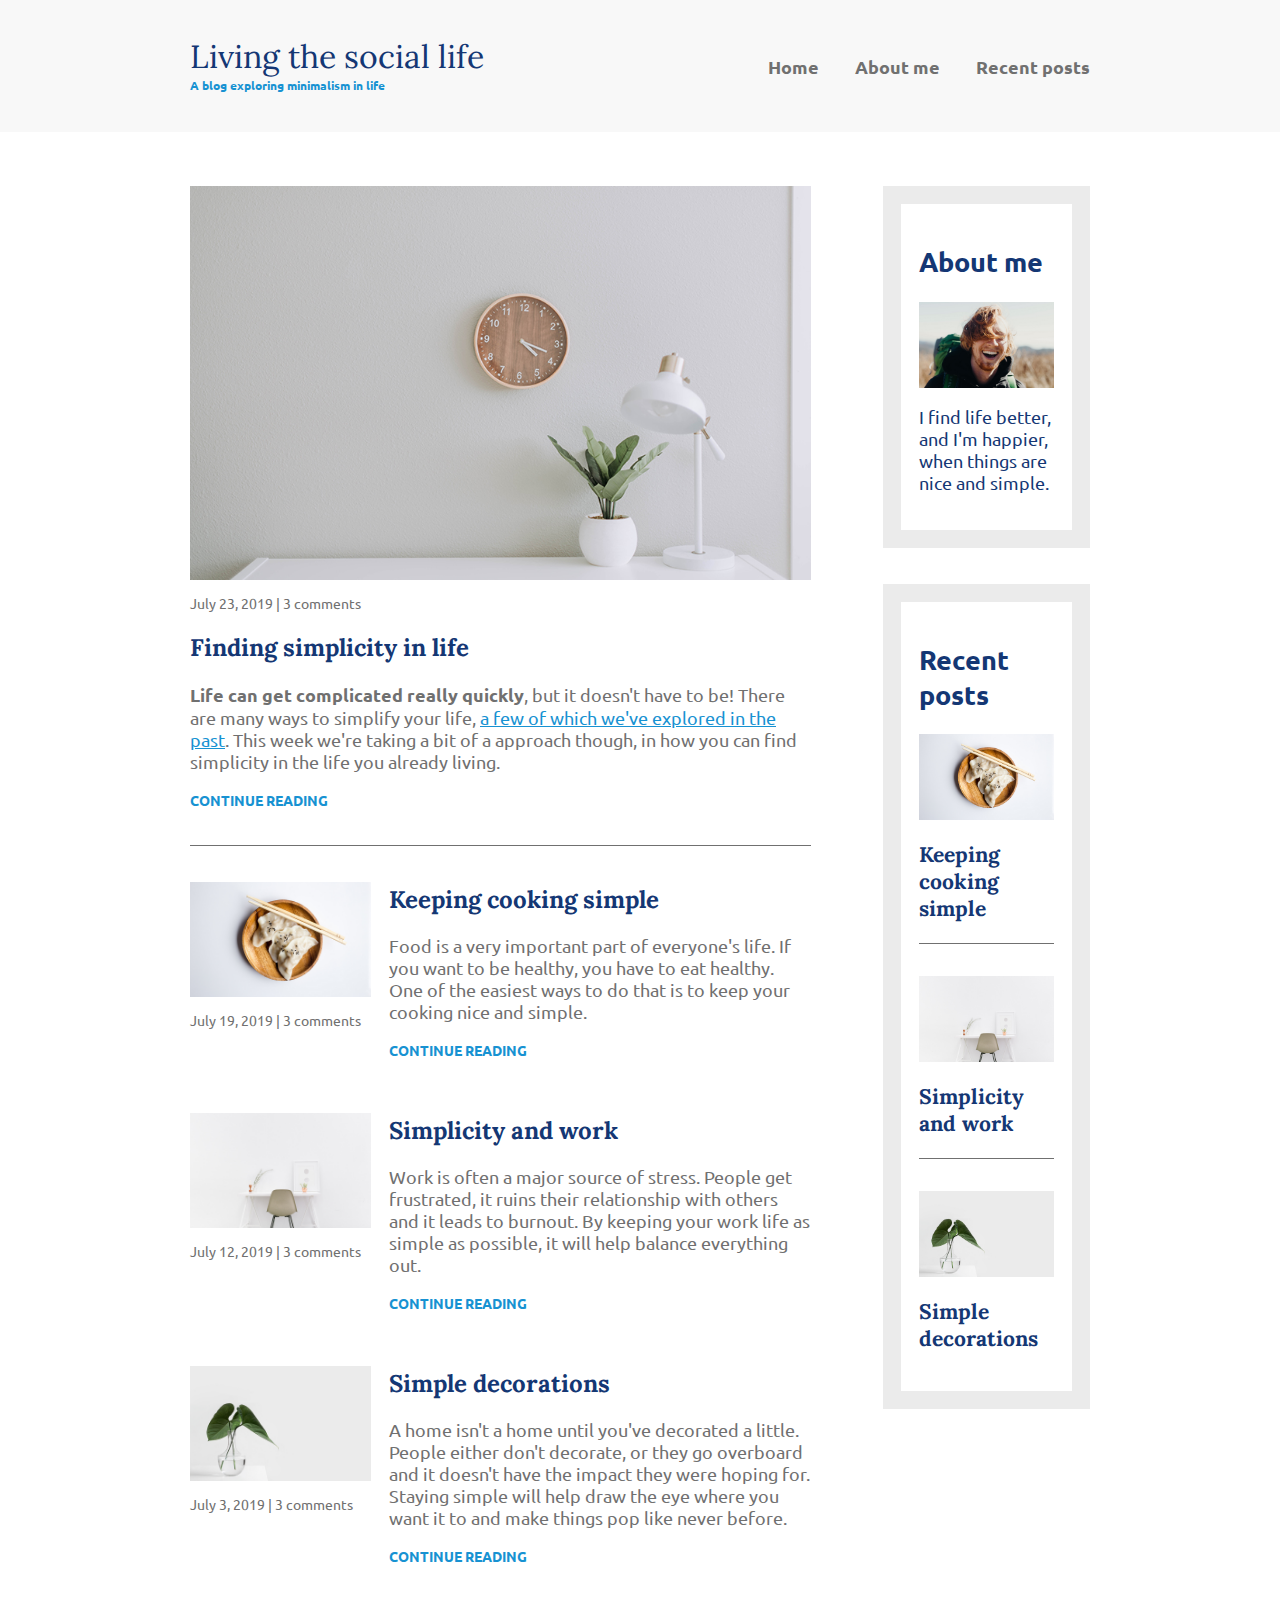
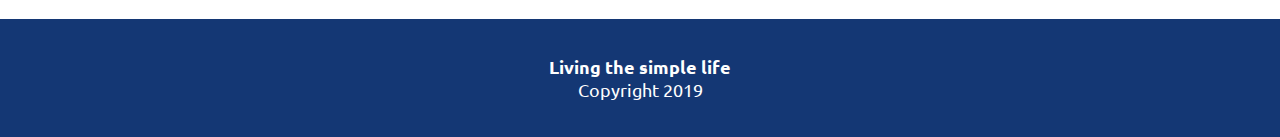
==== index.html @ bf50af0d "Add files via upload" ====
<html>
    <head>
        <link href="https://fonts.googleapis.com/css?family=Lora|Ubuntu:400,700&display=swap" rel="stylesheet">
        <link rel="stylesheet" href="css/styles.css">
    </head>
    <body> 
        <header>
            <div class="container container-nav">
                <div class="site-title">
                    <h1>Living the social life</h1>
                    <p class="subtitle">A blog exploring minimalism in life</p>
                </div>
                <nav>
                    <ul>
                        <li><a href="#">Home</a></li>
                        <li><a href="#">About me</a></li>
                        <li><a href="#">Recent posts</a></li>
                    </ul>
                </nav>
            </div> <!-- / .container -->
        </header>
        
        <main>
            <div class="container container-main">
                <div class="container-main-bar">
                    <div class="featured-post">
                        <img src="img/life.jpg" alt="simple furniture"/>
                        
                        <p class="date-posted">July 23, 2019  |  3 comments</p>

                        <h2 class="main-headings">Finding simplicity in life</h2>

                        <p><strong>Life can get complicated really quickly</strong>, but it doesn't have to be! There are many ways to simplify your life, <a href="#">a few of which we've explored in the past</a>. This week we're taking a bit of a approach though, in how you can find simplicity in the life you already living. </p>

                        <p><a href="#" class="continue-reading">continue reading</a></p>
                    </div>
                    <div class="prev-post">
                        <div class="img-left">
                            <img src="img/food.jpg" alt="dumplings"/>
                            <p class="date-posted">July 19, 2019  |  3 comments</p>
                        </div>
                        <div class="post-desc-right">
                            <h2 class="main-headings">Keeping cooking simple</h2>

                            <p>Food is a very important part of everyone's life. If you want to be healthy, you have to eat healthy. One of the easiest ways to do that is to keep your cooking nice and simple. </p>

                            <p><a href="#" class="continue-reading">continue reading</a></p>
                        </div>
                    </div>
                    <div class="prev-post">
                        <div class="img-left">
                            <img src="img/work.jpg" alt="simple work desk"/>
                            <p class="date-posted">July 12, 2019  |  3 comments</p>
                        </div>
                        <div class="post-desc-right">
                            <h2 class="main-headings">Simplicity and work</h2>

                            <p>Work is often a major source of stress. People get frustrated, it ruins their relationship with others and it leads to burnout. By keeping your work life as simple as possible, it will help balance everything out. </p>

                            <p><a href="#" class="continue-reading">continue reading</a></p>
                        </div>
                    </div>
                    <div class="prev-post">
                        <div class="img-left">
                            <img src="img/deco.jpg" alt="simple plant in transparent vase"/>
                            <p class="date-posted">July 3, 2019  |  3 comments</p>
                        </div>
                        <div class="post-desc-right">
                            <h2 class="main-headings">Simple decorations</h2>

                            <p>A home isn't a home until you've decorated a little. People either don't decorate, or they go overboard and it doesn't have the impact they were hoping for. Staying simple will help draw the eye where you want it to and make things pop like never before. </p>

                            <p><a href="#" class="continue-reading">continue reading</a></p>
                        </div>
                    </div>
                </div>
                <div class="container-side-bar">
                    <div class="container-side-about-me">
                        <h2 class="side-headings">About me</h2>
                        
                        <img src="img/about-me.jpg" alt="happy dude"/>
                        
                        <p><a href="#" class="about-me-link">I find life better, and I'm happier, when things are nice and simple.</a></p>
                    </div>
                    <div class="container-side-recent-posts">
                        <h2>Recent posts</h2>
                        <div class="side-recent-post">
                            <img src="img/food.jpg" alt="happy dude"/>
                        
                            <h3><a href="#" class="side-recent-post-link">Keeping cooking simple</a></h3>
                        </div>
                        <div class="seperating-line"></div>
                        <div class="side-recent-post">
                            <img src="img/work.jpg" alt="simple work desk"/>
                        
                            <h3><a href="#" class="side-recent-post-link">Simplicity and work</a></h3>
                        </div>
                        <div class="seperating-line"></div>
                        <div class="side-recent-post">
                            <img src="img/deco.jpg" alt="simple plant in transparent vase"/>
                        
                            <h3><a href="#" class="side-recent-post-link">Simple decorations</a></h3>
                        </div>
                    </div>
                </div>
            </div>
        </main>
        
        <footer>
            <div class="container-footer">
                <p><strong>Living the simple life</strong></p>
                <p>Copyright 2019</p>
            </div>
        </footer>
    </body>
</html>
---- css/styles.css ----
/*  Fonts
-----
font-family: 'Lora', serif;
font-family: 'Ubuntu', sans-serif;
*/

body {
    margin: 0;
    font-family: 'Ubuntu', sans-serif;
    font-size: 1.125rem;
    color: #707070;
}

/* =================
Typography
================= */

h1 {
    font-family: 'Lora', serif;
    font-weight: 400;
    color: #143774;
    font-size: 2rem;
    margin: 0;
}

.subtitle {
    font-weight: 700;
    color: #1792d2;
    font-size: .75rem;
    margin: 0;
}

/* =================
Layout
================= */

.container {
    width: 90%;
    max-width: 900px;
    margin: 0 auto;
}

.container-nav {
    display: flex;
    justify-content: space-between;
}

header {
    background: #f8f8f8;
    padding: 2em 0;
}

@media (max-width: 675px) {
    .container-nav {
        flex-direction: column;
    }
    
    header {
        text-align: center;
    }
}

/* navigation */

nav ul {
    list-style: none;
    padding: 0;
    display: flex;
    justify-content: center;
}

nav li {
    margin-left: 2em;
}

nav a {
    text-decoration: none;
    color: #707070;
    font-weight: 700;
    padding: .25em 0;
}

nav a:hover,
nav a:focus {
    color: #1792d2;
}

.current-page {
    border-bottom: 1px solid #707070;
}

.current-page:hover {
    color: #707070;
}

@media (max-width: 675px) {
    nav ul {
        flex-direction: column;
    }
    
    nav li {
        margin: .5em 0;
    }
}


.container-main {
    display: flex;
    margin-top: 3em;
}

img {
    width: 100%;
}

a {
    color: #1792D2;
}

a:hover,
a:focus {
    color: #143774;
}

.container-main-bar {
    width: 75%;
    margin-right: 2em;
}

.container-main-bar h1,
.container-main-bar h2 {
    font-family: 'Lora';
    color: #143774;
}

.container-main-bar h2 {
    font-size: 1.5rem;
}

.featured-post {
    padding-bottom: 1em;
    border-bottom: 1px solid #707070;
}

.prev-post {
    display: flex;
    padding-top: 1em;
    /* border: 1px solid; */
}

.date-posted {
    font-size: 0.875rem;
}

.continue-reading {
    text-decoration: none;
    text-transform: uppercase;
    font-size: 0.875rem;
    font-weight: 700;
    color: #1792D2;
}

.continue-reading:hover,
.continue-reading:focus {
    color: #143774;
}

.img-left {
    width: 30%;
    padding: 1em 1em 0 0;
}

.post-desc-right {
    width: 70%;
}

.container-side-bar {
    width: 25%;
    margin-left: 2em;
}

.container-side-about-me {
    border: 1em solid #EBEBEB;
    padding: 1em;
    color: #143774;
}

.about-me-link {
    color: #143774;
    text-decoration: none;
}

.about-me-link:hover,
.about-me-link:focus {
    color: #1792D2;
}

.container-side-recent-posts {
    border: 1em solid #EBEBEB;
    padding: 1em;
    margin-top: 2em;
    color: #143774;
}

.seperating-line {
    border-top: 1px solid #707070;
    margin-bottom: 2rem;
}

.side-recent-post-link {
    font-family: 'Lora';
    color: #143774;
    text-decoration: none;
}

.side-recent-post-link:hover,
.side-recent-post-link:focus {
    color: #1792D2;
}

.container-footer {
    background: #143774;
    color: #fff;
    text-align: center;
    margin-top: 2em;
    padding: 2em 0;
}

.container-footer p {
    margin: 0;
}
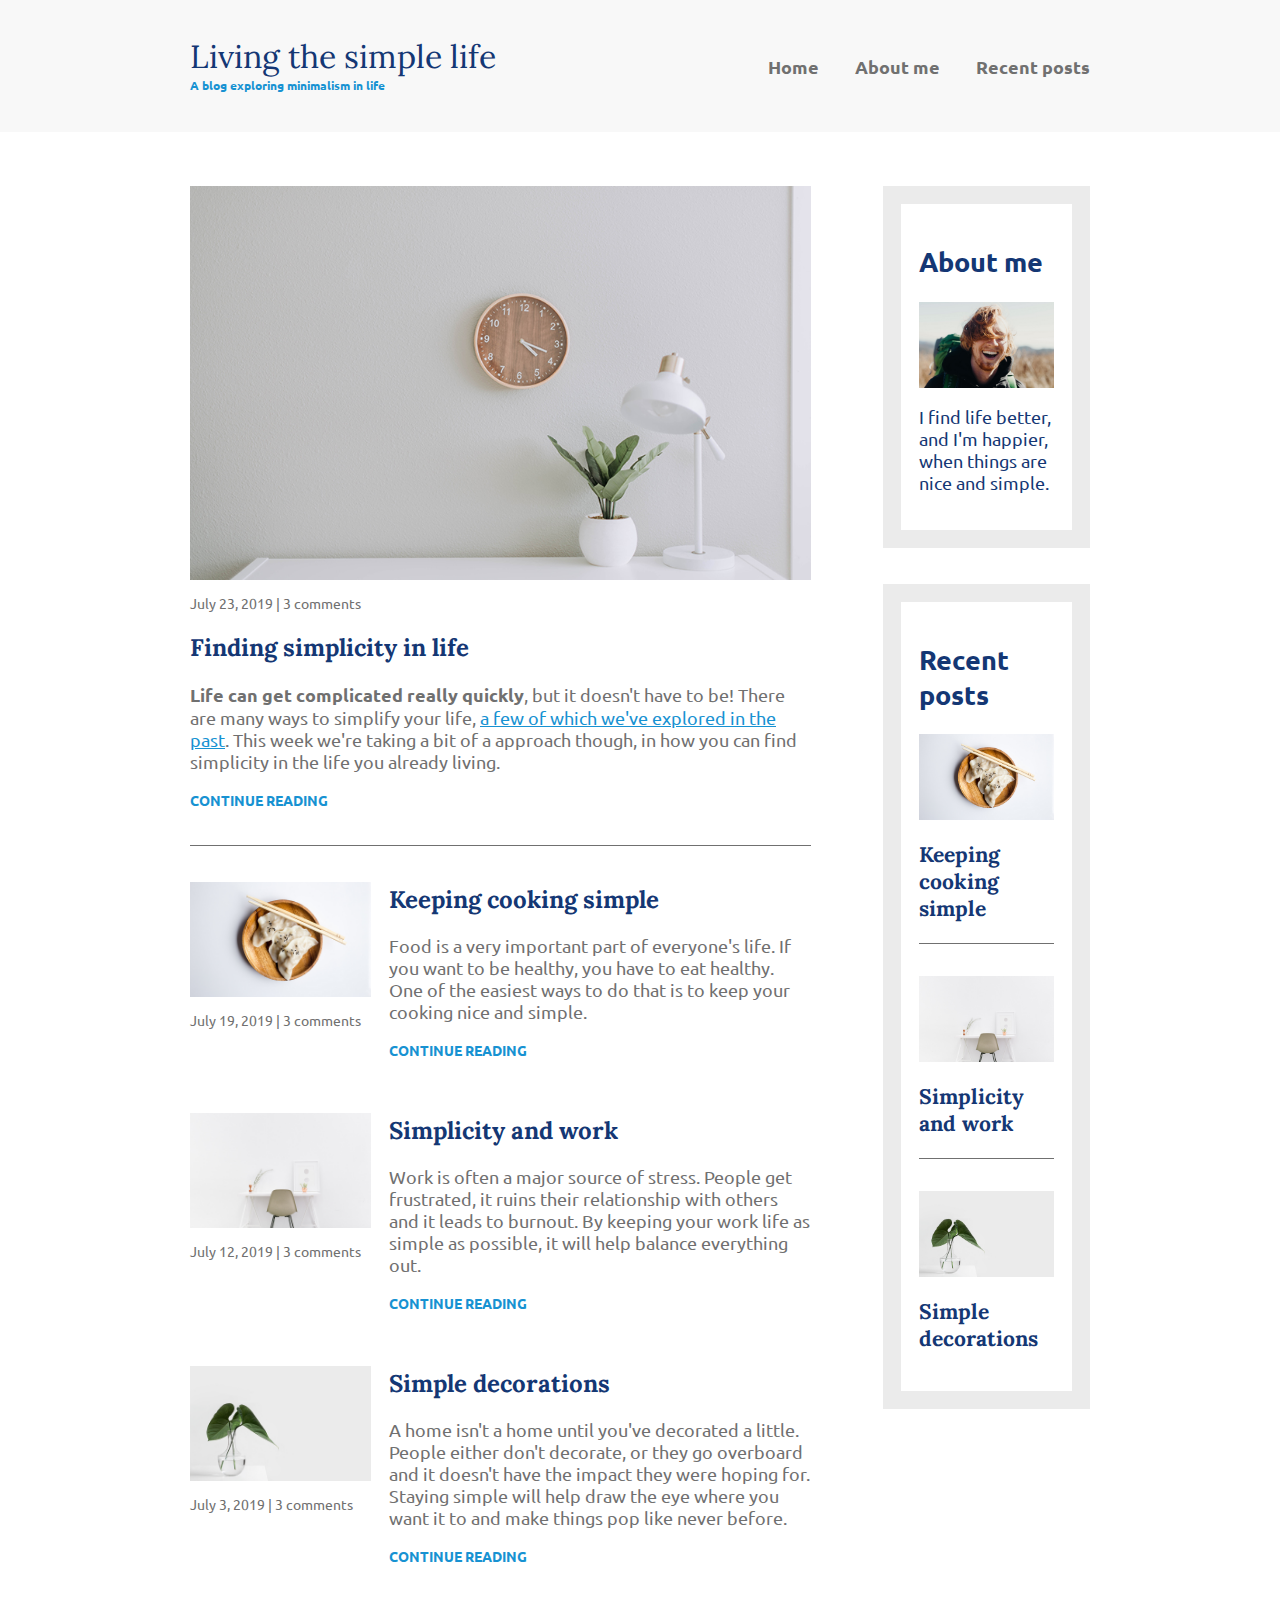
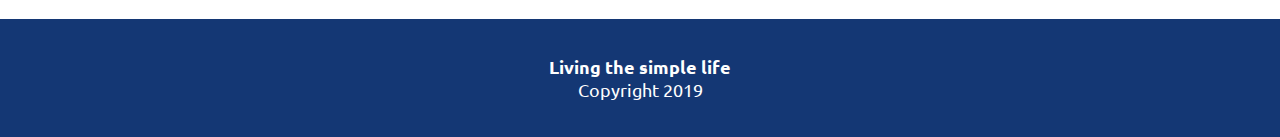
==== commit 9299b93b: "Change site title" ====
--- a/index.html
+++ b/index.html
@@ -7,7 +7,7 @@
         <header>
             <div class="container container-nav">
                 <div class="site-title">
-                    <h1>Living the social life</h1>
+                    <h1>Living the simple life</h1>
                     <p class="subtitle">A blog exploring minimalism in life</p>
                 </div>
                 <nav>
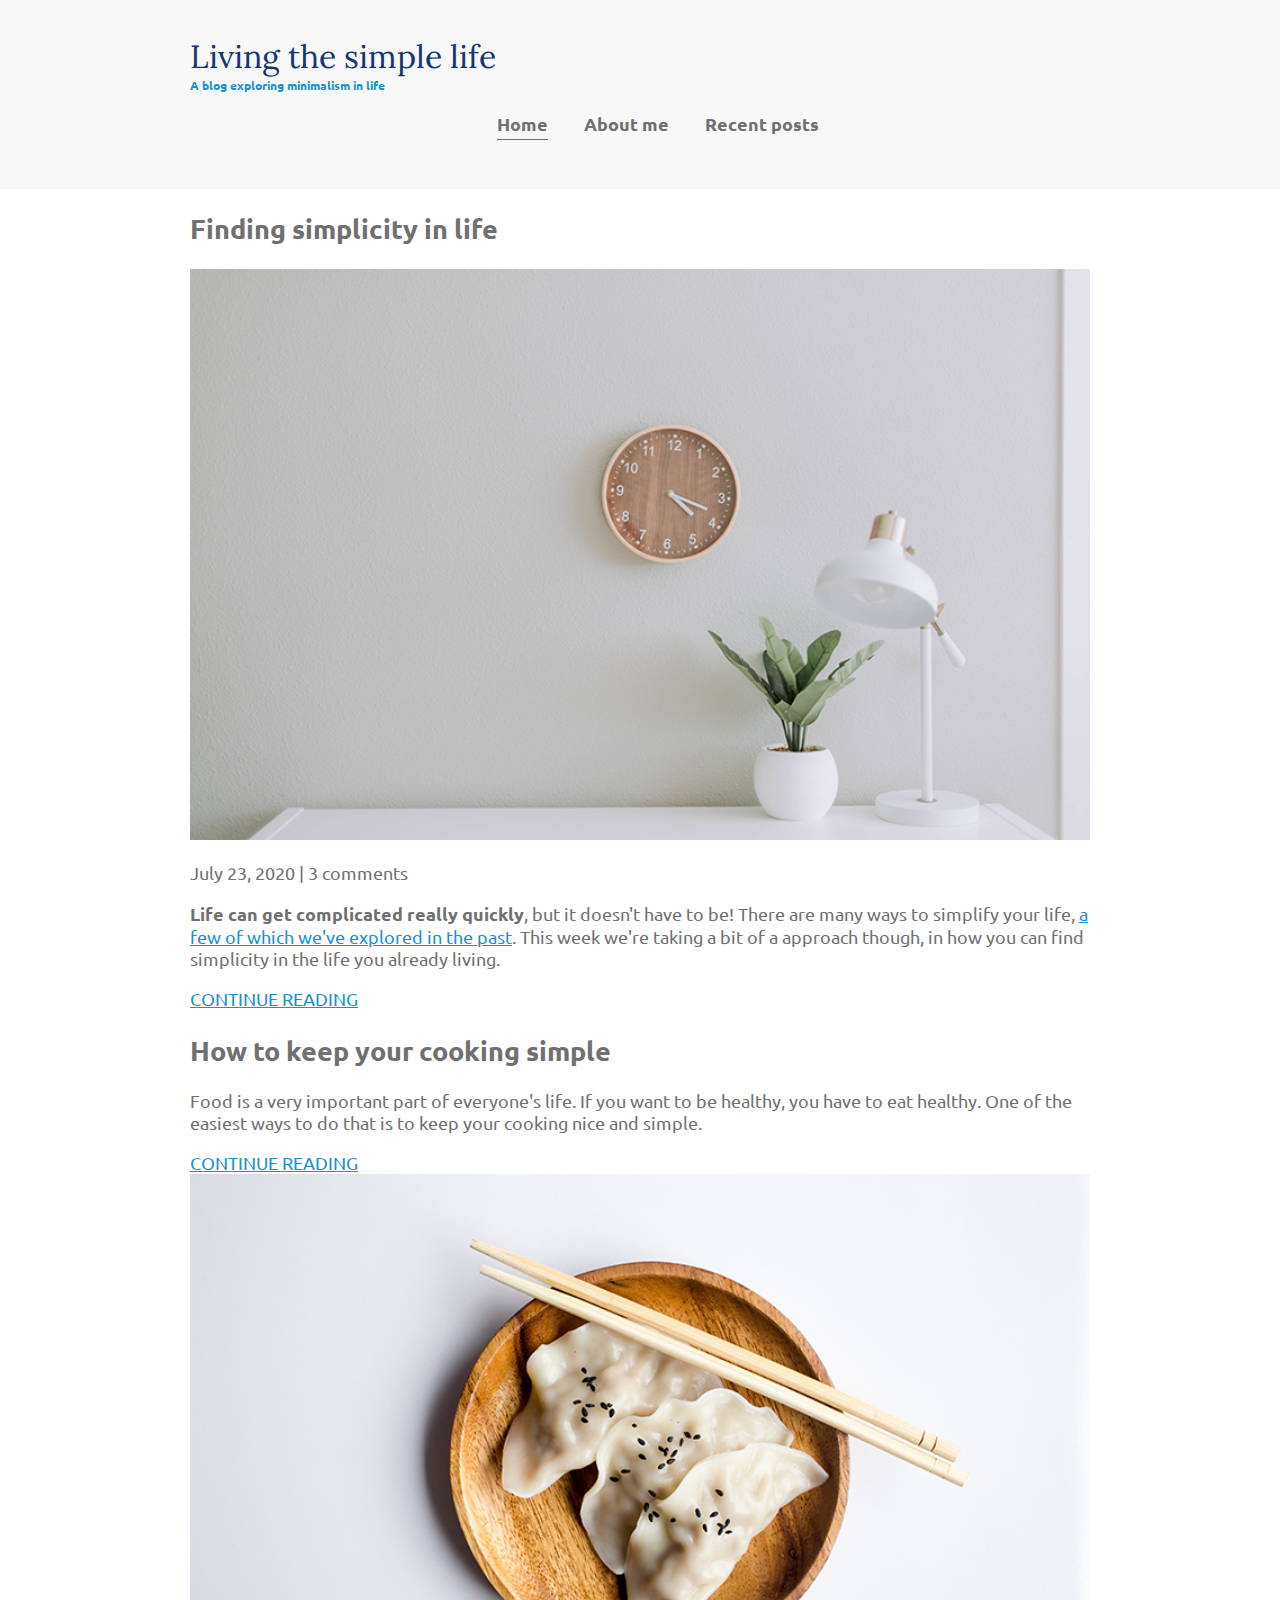
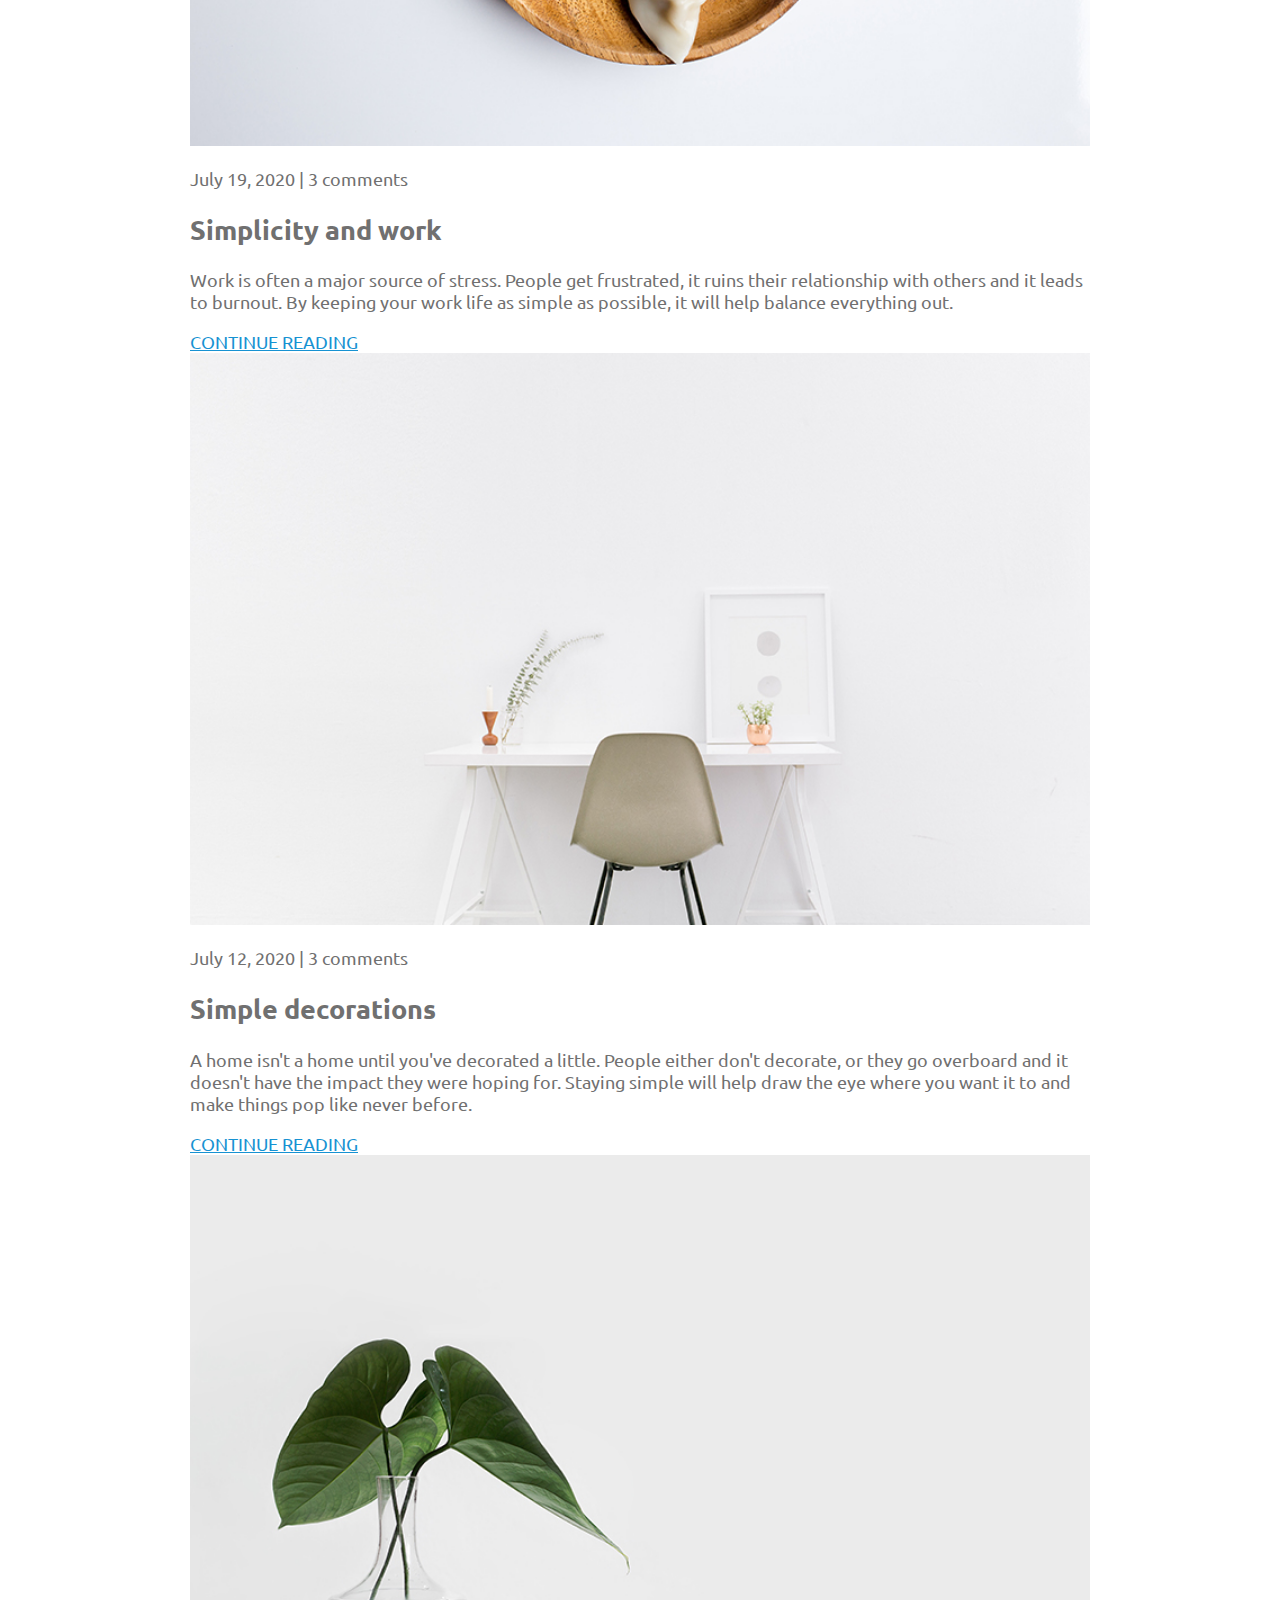
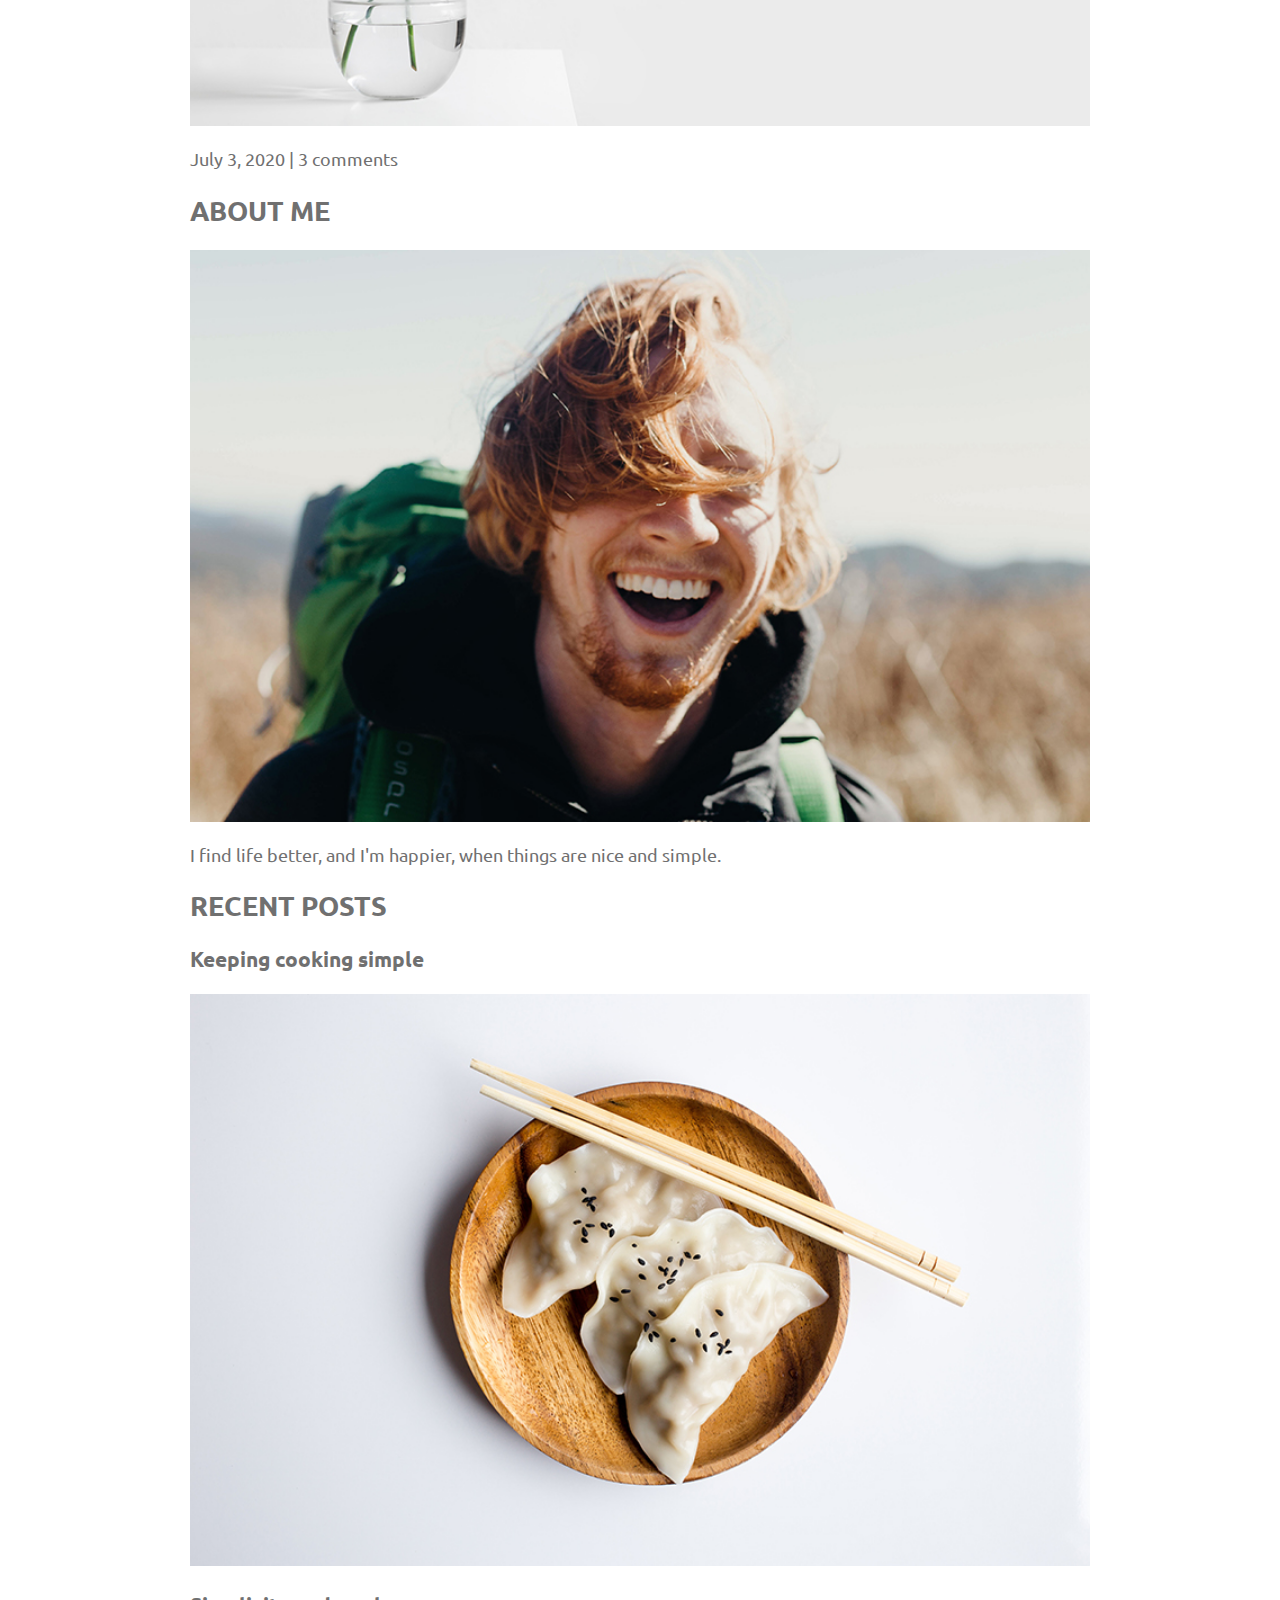
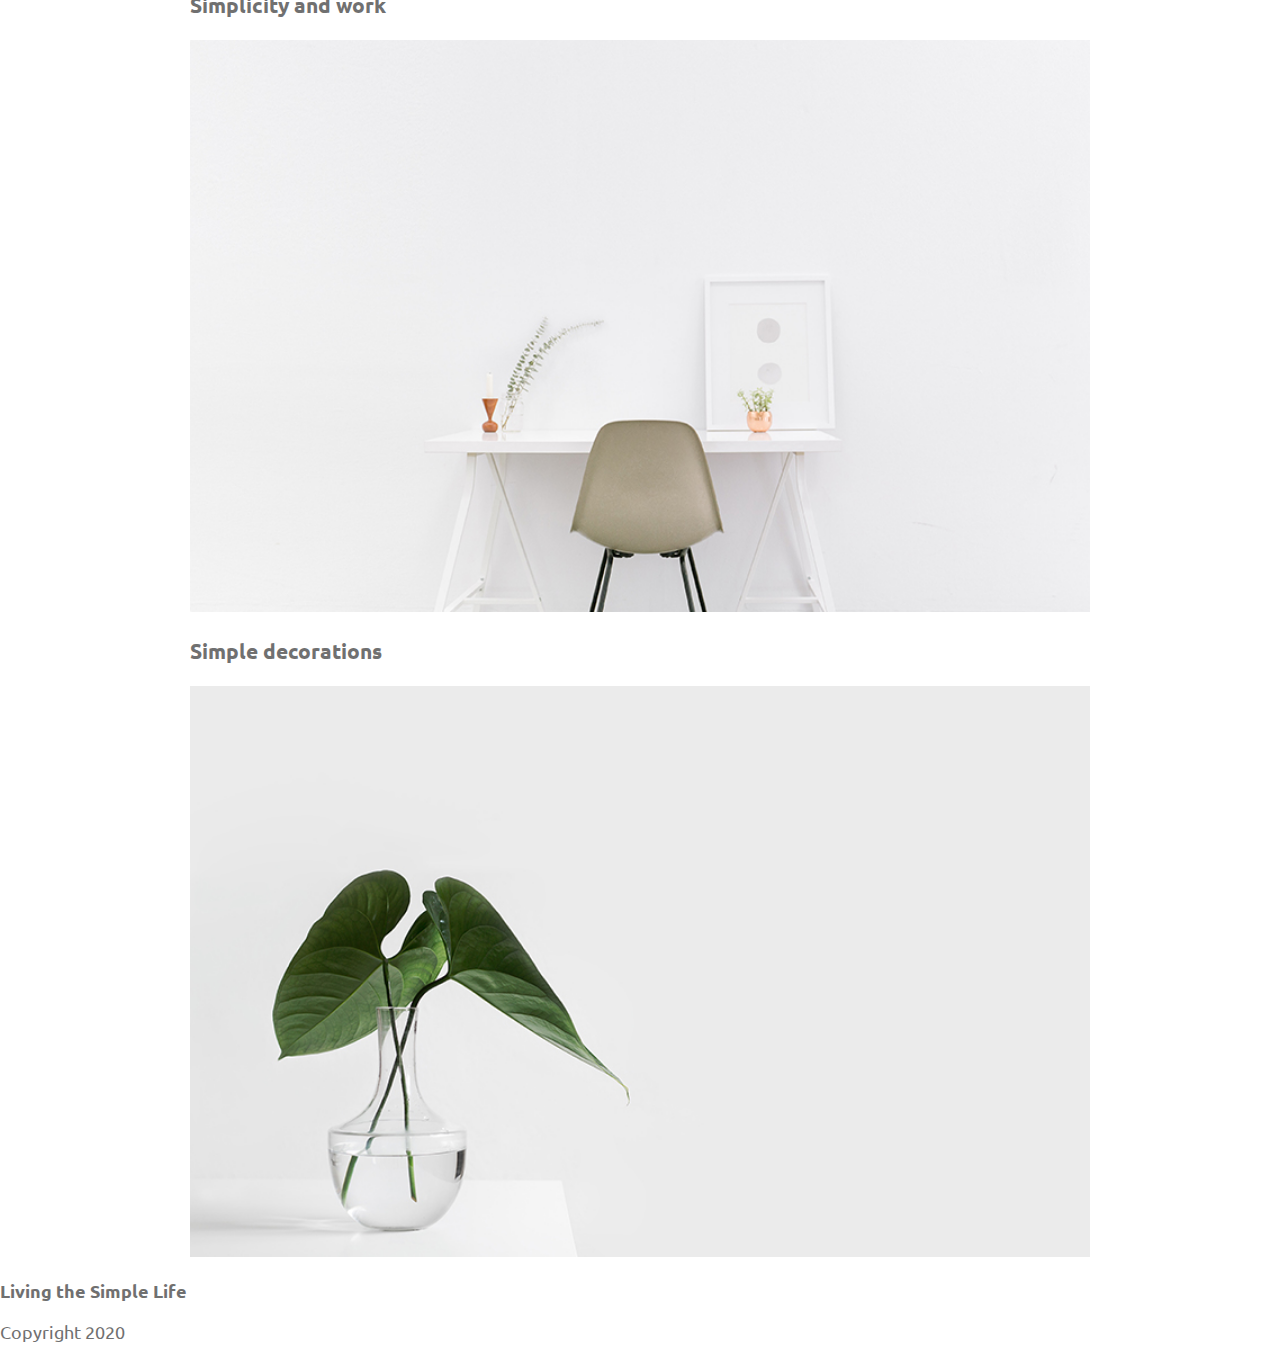
==== commit 7340b93f: "Add favicon" ====
--- a/index.html
+++ b/index.html
@@ -1,116 +1,113 @@
+<!DOCTYPE html>
 <html>
     <head>
-        <link href="https://fonts.googleapis.com/css?family=Lora|Ubuntu:400,700&display=swap" rel="stylesheet">
+        <link href="https://fonts.googleapis.com/css?family=Lora|Ubuntu:300,400,700&display=swap" rel="stylesheet">
         <link rel="stylesheet" href="css/styles.css">
+        <meta charset="utf-8" />
+        <meta name="viewport" content="width=device-width,initial-scale=1.0,minimum-scale=1.0,maximum-scale=1.0">
+        <link rel="icon" type="image/x-icon" href="favicon.ico"/>
+        <title>Blog Website</title>
     </head>
     <body> 
         <header>
-            <div class="container container-nav">
+            <div class="container container-flex">
                 <div class="site-title">
                     <h1>Living the simple life</h1>
                     <p class="subtitle">A blog exploring minimalism in life</p>
                 </div>
                 <nav>
                     <ul>
-                        <li><a href="#">Home</a></li>
-                        <li><a href="#">About me</a></li>
-                        <li><a href="#">Recent posts</a></li>
+                        <li><a class="current-page" href="index.html">Home</a></li>
+                        <li><a href="about-me.html">About me</a></li>
+                        <li><a href="recent-posts.html">Recent posts</a></li>
                     </ul>
                 </nav>
             </div> <!-- / .container -->
         </header>
         
-        <main>
-            <div class="container container-main">
-                <div class="container-main-bar">
-                    <div class="featured-post">
-                        <img src="img/life.jpg" alt="simple furniture"/>
-                        
-                        <p class="date-posted">July 23, 2019  |  3 comments</p>
-
-                        <h2 class="main-headings">Finding simplicity in life</h2>
-
-                        <p><strong>Life can get complicated really quickly</strong>, but it doesn't have to be! There are many ways to simplify your life, <a href="#">a few of which we've explored in the past</a>. This week we're taking a bit of a approach though, in how you can find simplicity in the life you already living. </p>
-
-                        <p><a href="#" class="continue-reading">continue reading</a></p>
+        <div class="container container-flex">
+            <main role="main">
+                
+                <article class="article-featured">
+                    <h2 class="article-title">Finding simplicity in life</h2>
+                    <img src="img/life.jpg" alt="simple white desk on a white wall with a plant on the far right side" class="article-image">
+                    <p class="article-info">July 23, 2020 | 3 comments</p>
+                    <p class="article-body"><strong>Life can get complicated really quickly</strong>, but it doesn't have to be! There are many ways to simplify your life, <a href="#">a few of which we've explored in the past</a>. This week we're taking a bit of a approach though, in how you can find simplicity in the life you already living.</p>
+                    <a href="#" class="article-read-more">CONTINUE READING</a>
+                </article>
+                
+                <article class="article-recent">
+                    <div class="article-recent-main">
+                        <h2 class="article-title">How to keep your cooking simple </h2>
+                        <p class="article-body">Food is a very important part of everyone's life. If you want to be healthy, you have to eat healthy. One of the easiest ways to do that is to keep your cooking nice and simple.</p>
+                        <a href="#" class="article-read-more">CONTINUE READING</a>
                     </div>
-                    <div class="prev-post">
-                        <div class="img-left">
-                            <img src="img/food.jpg" alt="dumplings"/>
-                            <p class="date-posted">July 19, 2019  |  3 comments</p>
-                        </div>
-                        <div class="post-desc-right">
-                            <h2 class="main-headings">Keeping cooking simple</h2>
-
-                            <p>Food is a very important part of everyone's life. If you want to be healthy, you have to eat healthy. One of the easiest ways to do that is to keep your cooking nice and simple. </p>
-
-                            <p><a href="#" class="continue-reading">continue reading</a></p>
-                        </div>
+                    <div class="article-recent-secondary">
+                        <img src="img/food.jpg" alt="two dumplings on a wood plate with chopsticks" class="article-image">
+                        <p class="article-info">July 19, 2020 | 3 comments</p>
                     </div>
-                    <div class="prev-post">
-                        <div class="img-left">
-                            <img src="img/work.jpg" alt="simple work desk"/>
-                            <p class="date-posted">July 12, 2019  |  3 comments</p>
-                        </div>
-                        <div class="post-desc-right">
-                            <h2 class="main-headings">Simplicity and work</h2>
-
-                            <p>Work is often a major source of stress. People get frustrated, it ruins their relationship with others and it leads to burnout. By keeping your work life as simple as possible, it will help balance everything out. </p>
-
-                            <p><a href="#" class="continue-reading">continue reading</a></p>
-                        </div>
+                </article>
+                
+                <article class="article-recent">
+                    <div class="article-recent-main">
+                        <h2 class="article-title">Simplicity and work </h2>
+                        <p class="article-body">Work is often a major source of stress. People get frustrated, it ruins their relationship with others and it leads to burnout. By keeping your work life as simple as possible, it will help balance everything out.</p>
+                        <a href="#" class="article-read-more">CONTINUE READING</a>
                     </div>
-                    <div class="prev-post">
-                        <div class="img-left">
-                            <img src="img/deco.jpg" alt="simple plant in transparent vase"/>
-                            <p class="date-posted">July 3, 2019  |  3 comments</p>
-                        </div>
-                        <div class="post-desc-right">
-                            <h2 class="main-headings">Simple decorations</h2>
-
-                            <p>A home isn't a home until you've decorated a little. People either don't decorate, or they go overboard and it doesn't have the impact they were hoping for. Staying simple will help draw the eye where you want it to and make things pop like never before. </p>
-
-                            <p><a href="#" class="continue-reading">continue reading</a></p>
-                        </div>
+                    <div class="article-recent-secondary">
+                        <img src="img/work.jpg" alt="a chair white chair at a white desk on a white wall" class="article-image">
+                        <p class="article-info">July 12, 2020 | 3 comments</p>
+                    </div>
+                </article>
+                
+                <article class="article-recent">
+                    <div class="article-recent-main">
+                        <h2 class="article-title">Simple decorations</h2>
+                        <p class="article-body">A home isn't a home until you've decorated a little. People either don't decorate, or they go overboard and it doesn't have the impact they were hoping for. Staying simple will help draw the eye where you want it to and make things pop like never before.</p>
+                        <a href="#" class="article-read-more">CONTINUE READING</a>
+                    </div>
+                    <div class="article-recent-secondary">
+                        <img src="img/deco.jpg" alt="a green plant in a clear, round vase with water in it" class="article-image">
+                        <p class="article-info">July 3, 2020 | 3 comments</p>
+                    </div>
+                </article>
+            </main>
+            
+            <aside class="sidebar">
+                
+                <div class="sidebar-widget">
+                    <h2 class="widget-title">ABOUT ME</h2>
+                    <img src="img/about-me.jpg" alt="john doe" class="widget-image">
+                    <p class="widget-body">I find life better, and I'm happier, when things are nice and simple.</p>
+                </div>
+                
+                <div class="sidebar-widget">
+                    <h2 class="widget-title">RECENT POSTS</h2>
+                    <div class="widget-recent-post">
+                        <h3 class="widget-recent-post-title">Keeping cooking simple</h3>
+                        <img src="img/food.jpg" alt="two dumplings on a wood plate with chopsticks" class="widget-image">
+                    </div>
+                    <div class="widget-recent-post">
+                        <h3 class="widget-recent-post-title">Simplicity and work</h3>
+                        <img src="img/work.jpg" alt="a chair white chair at a white desk on a white wall" class="widget-image">
+                    </div>
+                    <div class="widget-recent-post">
+                        <h3 class="widget-recent-post-title">Simple decorations</h3>
+                        <img src="img/deco.jpg" alt="a green plant in a clear, round vase with water in it" class="widget-image">
                     </div>
                 </div>
-                <div class="container-side-bar">
-                    <div class="container-side-about-me">
-                        <h2 class="side-headings">About me</h2>
-                        
-                        <img src="img/about-me.jpg" alt="happy dude"/>
-                        
-                        <p><a href="#" class="about-me-link">I find life better, and I'm happier, when things are nice and simple.</a></p>
-                    </div>
-                    <div class="container-side-recent-posts">
-                        <h2>Recent posts</h2>
-                        <div class="side-recent-post">
-                            <img src="img/food.jpg" alt="happy dude"/>
-                        
-                            <h3><a href="#" class="side-recent-post-link">Keeping cooking simple</a></h3>
-                        </div>
-                        <div class="seperating-line"></div>
-                        <div class="side-recent-post">
-                            <img src="img/work.jpg" alt="simple work desk"/>
-                        
-                            <h3><a href="#" class="side-recent-post-link">Simplicity and work</a></h3>
-                        </div>
-                        <div class="seperating-line"></div>
-                        <div class="side-recent-post">
-                            <img src="img/deco.jpg" alt="simple plant in transparent vase"/>
-                        
-                            <h3><a href="#" class="side-recent-post-link">Simple decorations</a></h3>
-                        </div>
-                    </div>
-                </div>
-            </div>
-        </main>
+                
+            </aside>
+            
+        </div>
+        
         
         <footer>
-            <div class="container-footer">
-                <p><strong>Living the simple life</strong></p>
-                <p>Copyright 2019</p>
-            </div>
+            <p><strong>Living the Simple Life</strong></p>
+            <p>Copyright 2020</p>
         </footer>
+
+        
+        
     </body>
 </html>